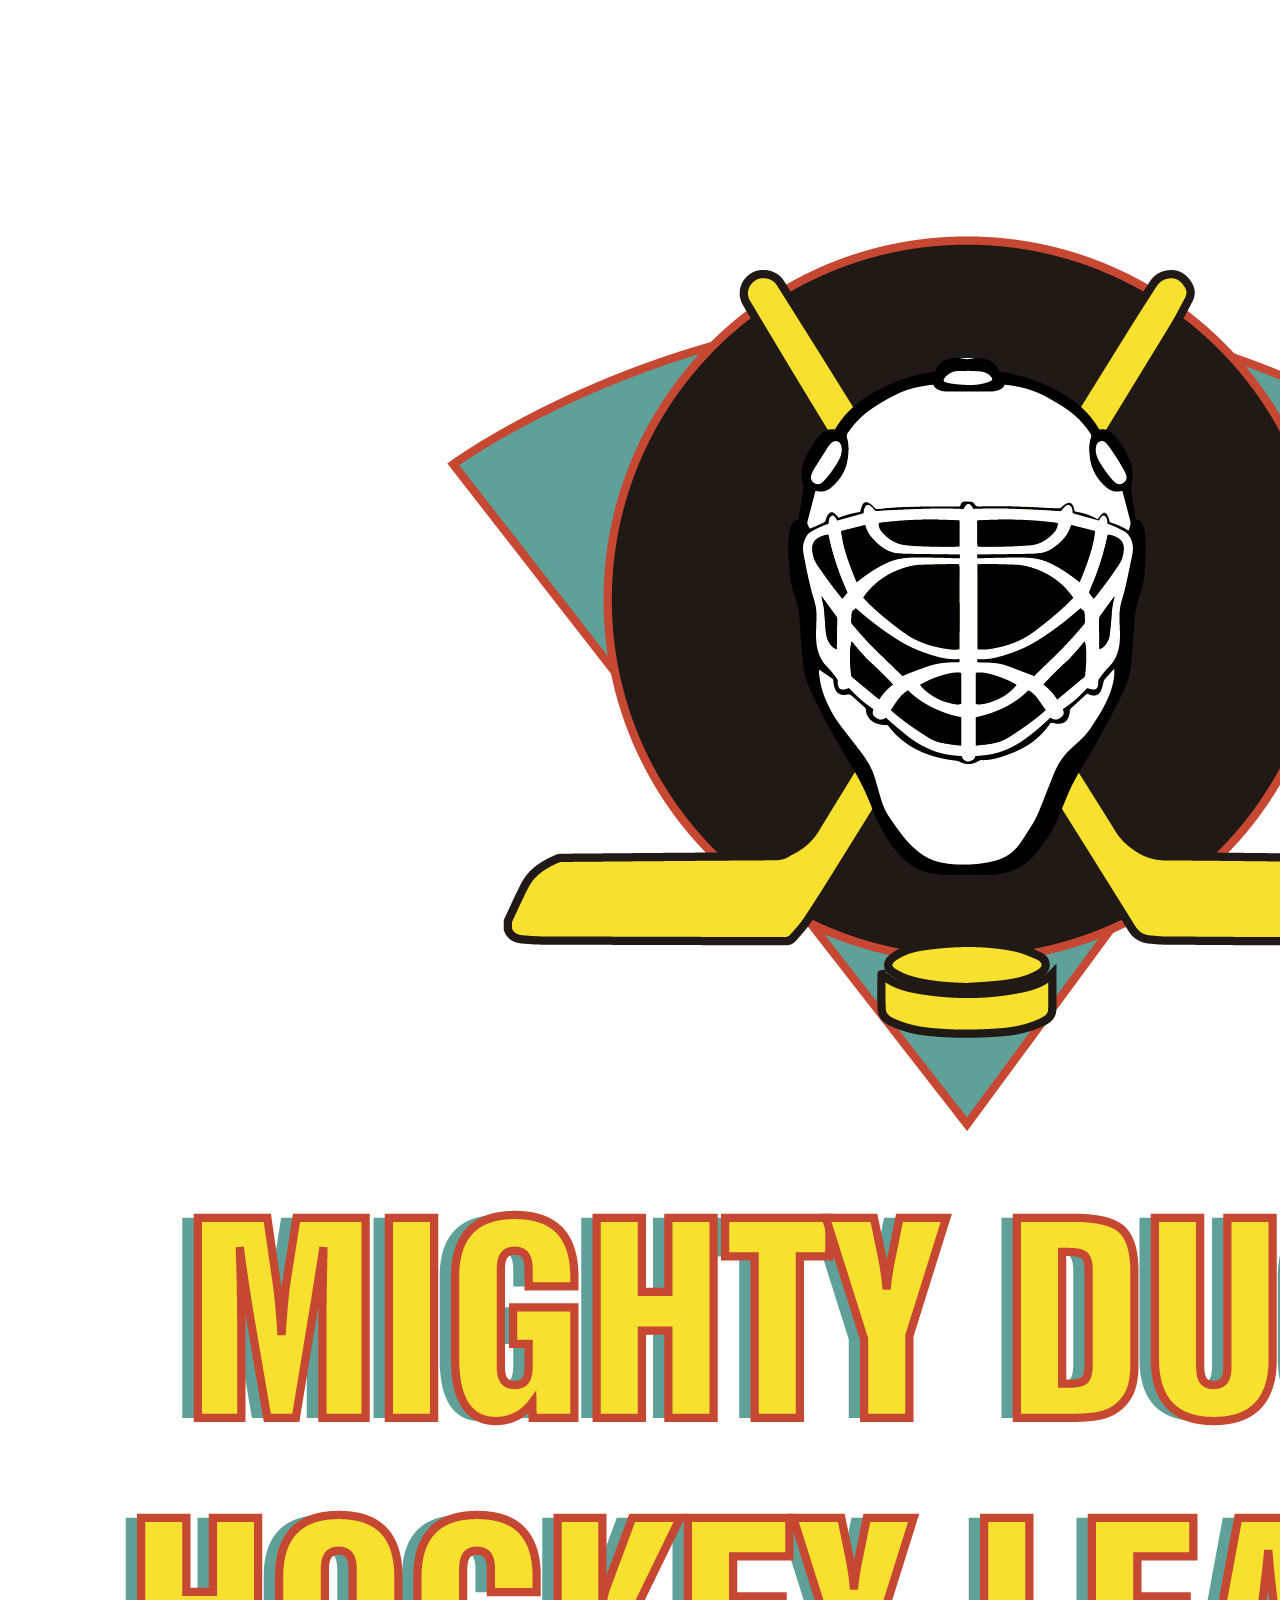
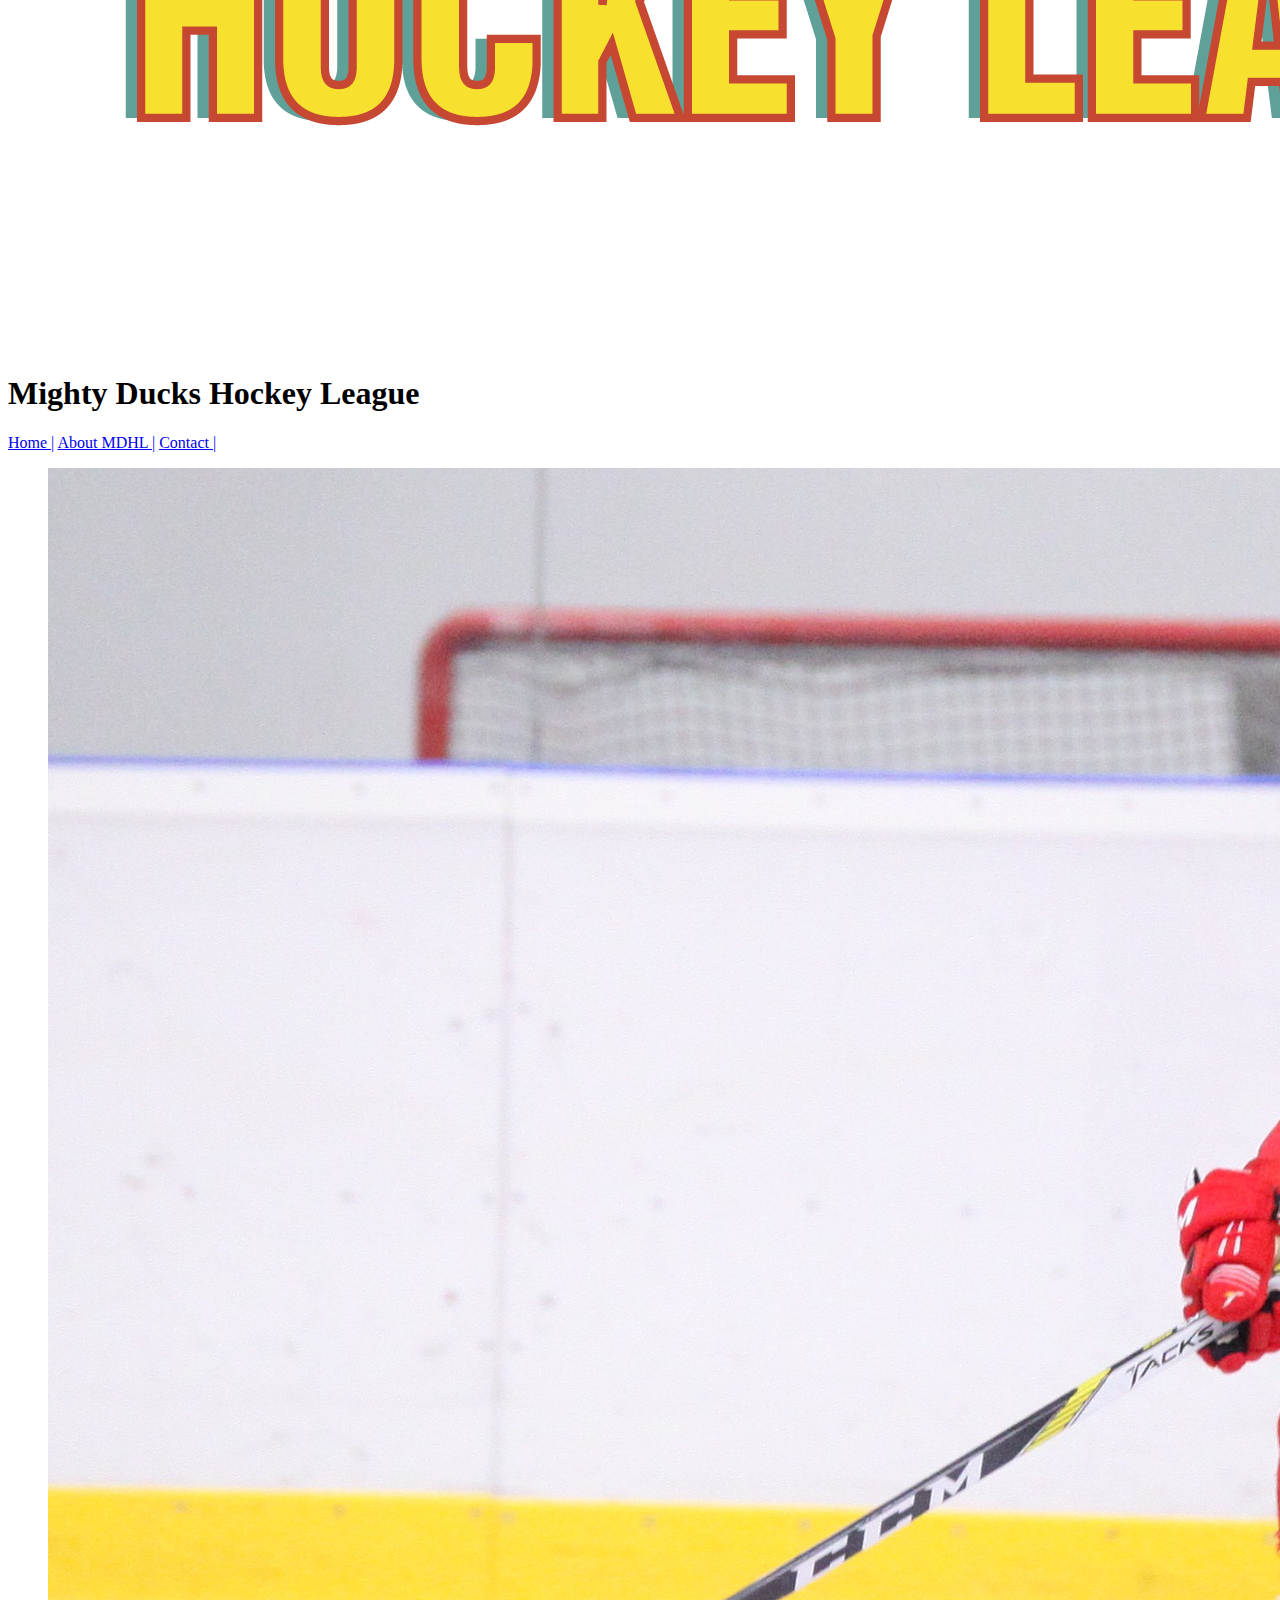
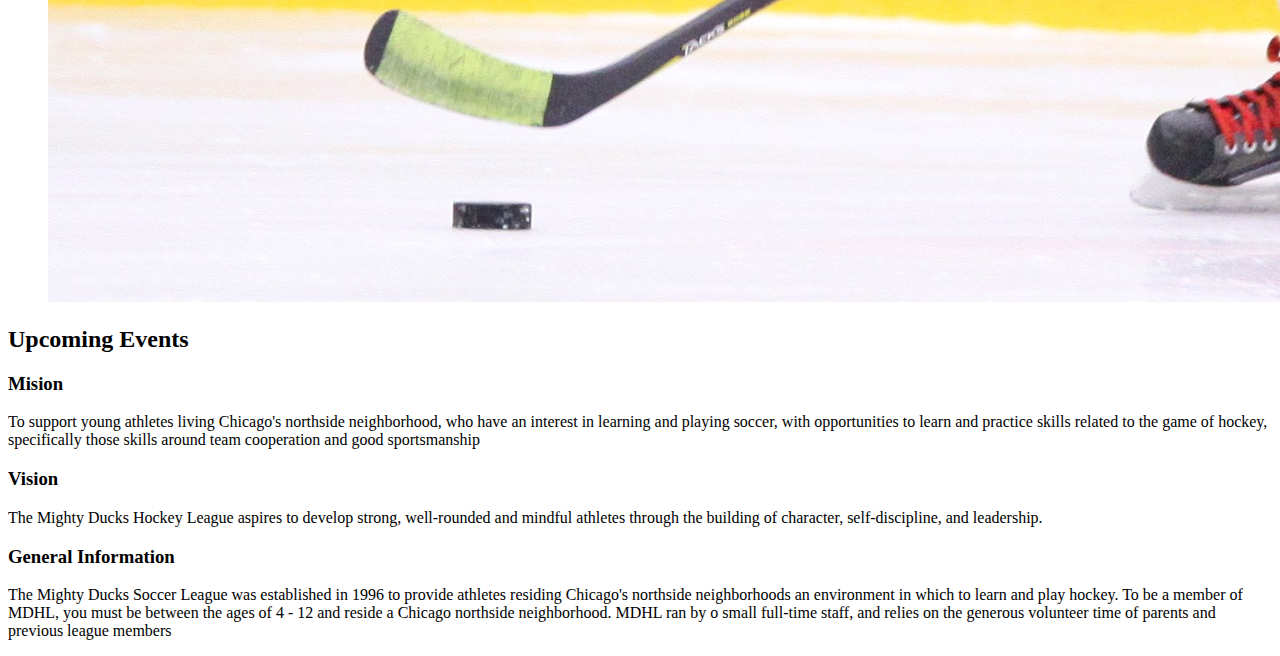
==== about.html @ 6eafa9bc "version 1" ====
<!DOCTYPE html>
<html lang="en">

<head>
    <meta charset="UTF-8">
    <meta http-equiv="X-UA-Compatible" content="IE=edge">
    <meta name="viewport" content="width=device-width, initial-scale=1.0">
    <title>About HDML</title>
</head>

<body>
    <header>
        <img src="./assets/LogoMightyducks-01.png" alt="Logo">
        <h1>Mighty Ducks Hockey League</h1>
        <nav>
            <a href="index.html">Home |</a>
            <a href="about.html"> About MDHL |</a>
            <a href="contact.html"> Contact |</a>
        </nav>
    </header>
    <main>

        <figure>
            <img src="./assets/hockey2.jpg" alt="hokey 2">
        </figure>
        <section>
            <h2>Upcoming Events</h2>
            <article>
                <h3> Mision</h3>
                <p> To support young athletes living Chicago's northside neighborhood, who have an interest in
                    learning and playing soccer, with opportunities to learn and practice skills related to the game of
                    hockey, specifically those skills around team cooperation and good sportsmanship</p>
            </article>
            <article>
                <h3>Vision</h3>
                <p> The Mighty Ducks Hockey League aspires to develop strong, well-rounded and mindful athletes
                    through the building of character, self-discipline, and leadership.</p>
            </article>
            <article>
                <h3>General Information</h3>
                <p> The Mighty Ducks Soccer League was established in 1996 to provide athletes residing
                    Chicago's northside neighborhoods an environment in which to learn and play hockey. To be a
                    member of MDHL, you must be between the ages of 4 - 12 and reside a Chicago northside
                    neighborhood. MDHL ran by o small full-time staff, and relies on the generous volunteer time of
                    parents and previous league members</p>
            </article>
        </section>
    </main>

</body>

</html>
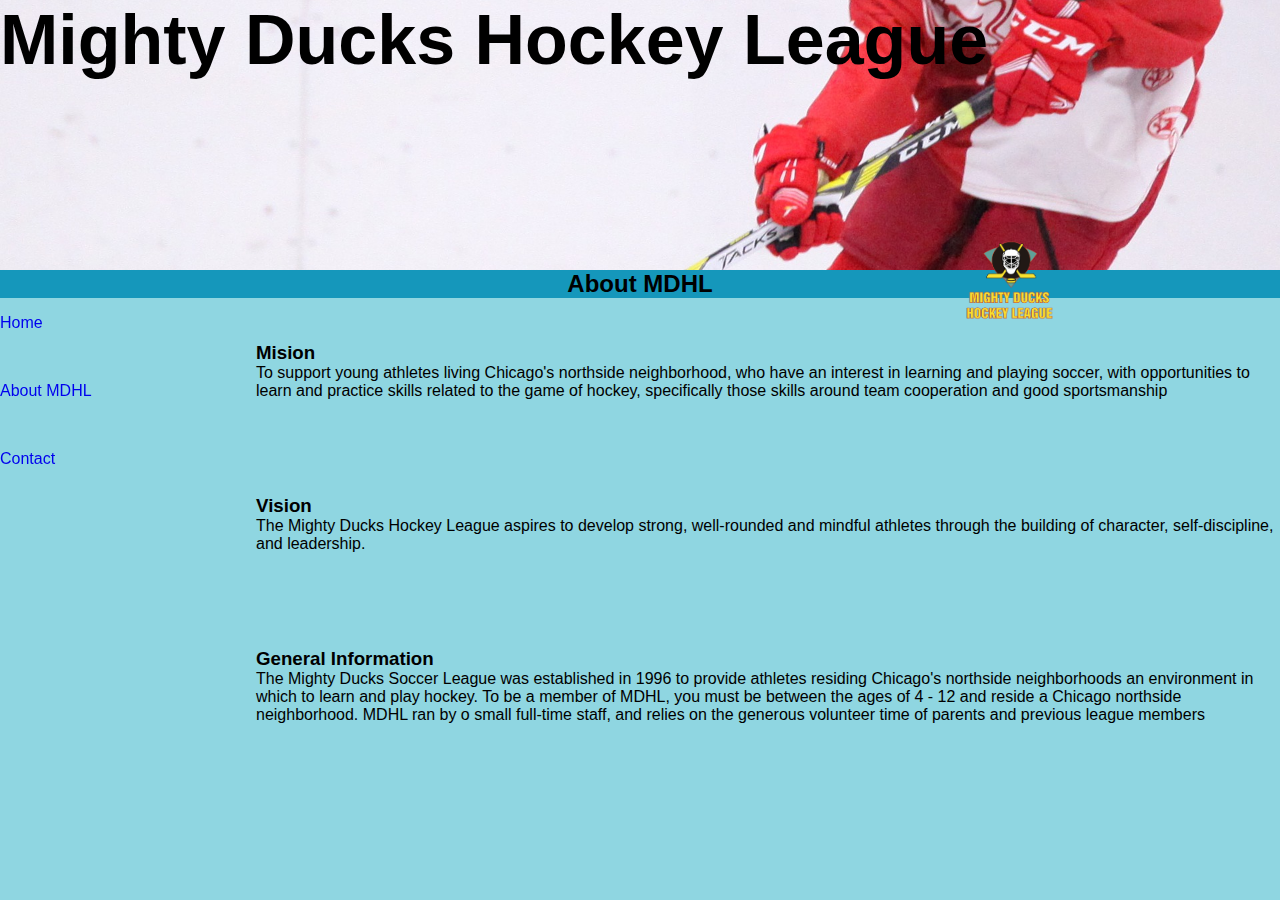
==== commit bc1d7051: "version 2" ====
--- a/about.html
+++ b/about.html
@@ -5,38 +5,36 @@
     <meta charset="UTF-8">
     <meta http-equiv="X-UA-Compatible" content="IE=edge">
     <meta name="viewport" content="width=device-width, initial-scale=1.0">
+    <link rel="stylesheet" href="./style/style.css">
     <title>About HDML</title>
 </head>
 
 <body>
     <header>
-        <img src="./assets/LogoMightyducks-01.png" alt="Logo">
+        <img src="./assets/LogoMightyducks-01.png" class="logo" alt="Logo">
         <h1>Mighty Ducks Hockey League</h1>
+        <img src="./assets/hockey2.jpg" class="img-header" alt="hokey 2">
         <nav>
-            <a href="index.html">Home |</a>
-            <a href="about.html"> About MDHL |</a>
-            <a href="contact.html"> Contact |</a>
+            <a href="index.html">Home</a>
+            <a href="about.html"> About MDHL</a>
+            <a href="contact.html"> Contact</a>
         </nav>
     </header>
     <main>
-
-        <figure>
-            <img src="./assets/hockey2.jpg" alt="hokey 2">
-        </figure>
         <section>
-            <h2>Upcoming Events</h2>
-            <article>
+            <h2 class="tittle-section">About MDHL</h2>
+            <article class="article1">
                 <h3> Mision</h3>
                 <p> To support young athletes living Chicago's northside neighborhood, who have an interest in
                     learning and playing soccer, with opportunities to learn and practice skills related to the game of
                     hockey, specifically those skills around team cooperation and good sportsmanship</p>
             </article>
-            <article>
+            <article class="article2">
                 <h3>Vision</h3>
                 <p> The Mighty Ducks Hockey League aspires to develop strong, well-rounded and mindful athletes
                     through the building of character, self-discipline, and leadership.</p>
             </article>
-            <article>
+            <article class="article3">
                 <h3>General Information</h3>
                 <p> The Mighty Ducks Soccer League was established in 1996 to provide athletes residing
                     Chicago's northside neighborhoods an environment in which to learn and play hockey. To be a
@@ -46,7 +44,7 @@
             </article>
         </section>
     </main>
-
+   
 </body>
 
 </html>--- a/style/style.css
+++ b/style/style.css
@@ -0,0 +1,82 @@
+*{
+    margin: 0;
+    padding: 0;  
+    font-family: Arial, Helvetica, sans-serif;
+    
+}
+header{
+   
+    height: 30vh;
+    z-index: 1;  
+    position: sticky;
+    top: 0; 
+    margin-bottom: 155px;  
+    
+}
+
+h1{
+    position: absolute;
+    font-size: 70px;
+}
+
+.logo{
+    height: 100px;
+    width: 100px;
+    padding-right: 15%;
+    display: inline;
+    position: absolute;
+    top:85%;
+    left:75%;
+}
+body{
+    background-color: #8FD6E1;
+}
+
+.img-header{
+    object-fit: cover;
+    width:100%;
+    height:100%;
+}
+
+nav{
+    margin-top: 40px;
+    width: 200px; 
+    position: fixed;
+}
+nav a{
+    display: block;
+    width: 100px;
+    margin-bottom: 50px;
+    text-decoration: none;
+
+}
+
+section{
+    width: 300px;
+}
+
+.tittle-section{
+    position: absolute;
+    top:30%;
+    background-color: #1597BB;
+    width: 100%;
+    text-align: center;
+}
+
+.article1{
+    position: absolute;
+    top: 38%;
+    left: 20%;
+}
+.article2{
+    position: absolute;
+    top: 55%;
+    left: 20%;
+}
+.article3{
+    position: absolute;
+    top: 72%;
+    left: 20%;
+}
+
+
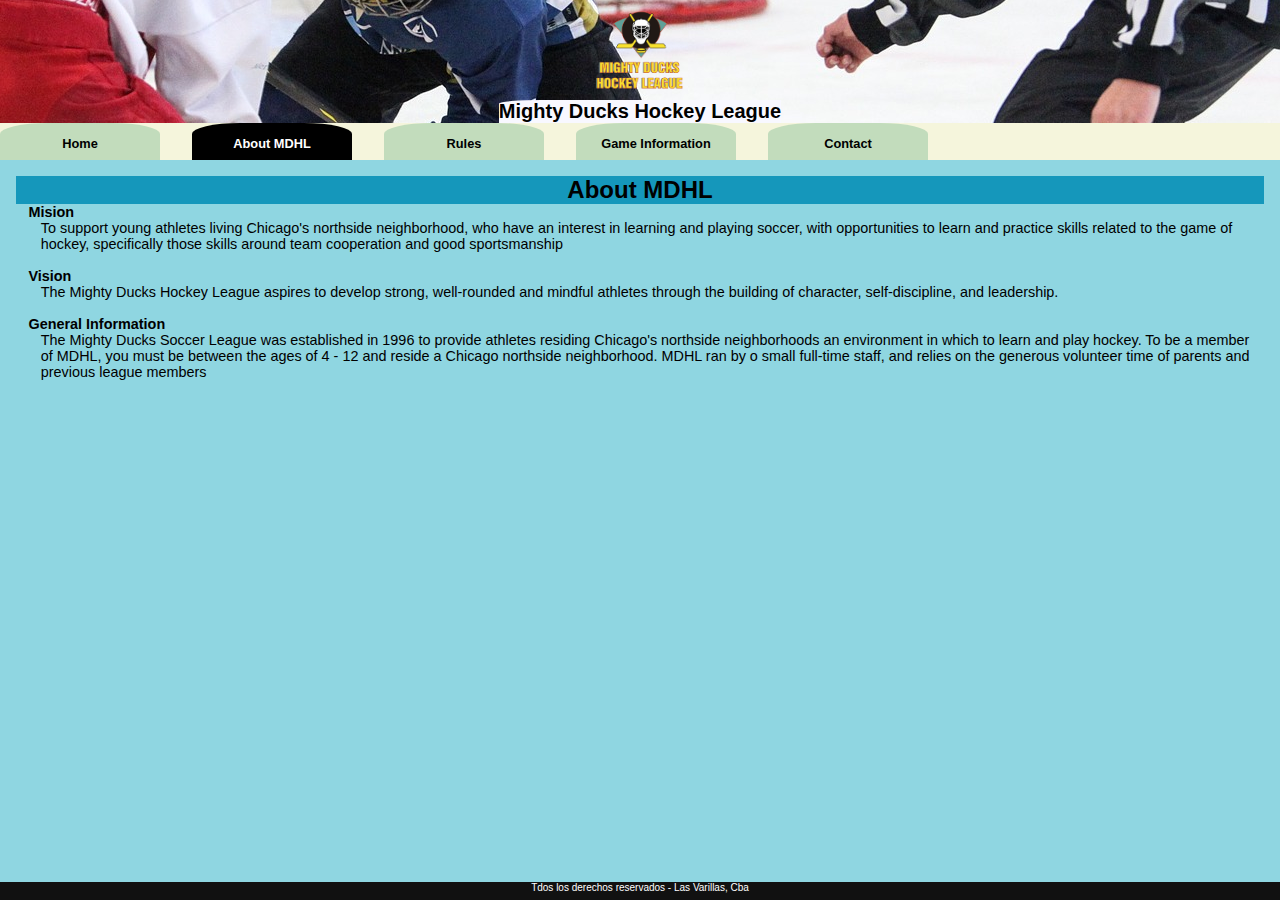
==== commit 49965d01: "version 3" ====
--- a/about.html
+++ b/about.html
@@ -6,6 +6,7 @@
     <meta http-equiv="X-UA-Compatible" content="IE=edge">
     <meta name="viewport" content="width=device-width, initial-scale=1.0">
     <link rel="stylesheet" href="./style/style.css">
+    <link rel="shortcut icon" href="./assets/LogoMightyducks-01.png">
     <title>About HDML</title>
 </head>
 
@@ -13,38 +14,55 @@
     <header>
         <img src="./assets/LogoMightyducks-01.png" class="logo" alt="Logo">
         <h1>Mighty Ducks Hockey League</h1>
-        <img src="./assets/hockey2.jpg" class="img-header" alt="hokey 2">
-        <nav>
-            <a href="index.html">Home</a>
-            <a href="about.html"> About MDHL</a>
-            <a href="contact.html"> Contact</a>
-        </nav>
+
+
     </header>
+    <nav>
+        <a href="index.html">Home</a>
+        <a class="active" href="#"> About MDHL</a>
+        <a href="rules.html"> Rules</a>
+        <a href="gameInfo.html"> Game Information</a>
+        <a href="contact.html"> Contact</a>
+        
+    </nav>
     <main>
         <section>
             <h2 class="tittle-section">About MDHL</h2>
-            <article class="article1">
-                <h3> Mision</h3>
-                <p> To support young athletes living Chicago's northside neighborhood, who have an interest in
+
+            <dl>
+                <dt>
+                    Mision
+                </dt>
+                <dd>
+                    To support young athletes living Chicago's northside neighborhood, who have an interest in
                     learning and playing soccer, with opportunities to learn and practice skills related to the game of
-                    hockey, specifically those skills around team cooperation and good sportsmanship</p>
-            </article>
-            <article class="article2">
-                <h3>Vision</h3>
-                <p> The Mighty Ducks Hockey League aspires to develop strong, well-rounded and mindful athletes
-                    through the building of character, self-discipline, and leadership.</p>
-            </article>
-            <article class="article3">
-                <h3>General Information</h3>
-                <p> The Mighty Ducks Soccer League was established in 1996 to provide athletes residing
+                    hockey, specifically those skills around team cooperation and good sportsmanship
+                </dd>
+                <dt>
+                    Vision
+                </dt>
+                <dd>
+                    The Mighty Ducks Hockey League aspires to develop strong, well-rounded and mindful athletes
+                    through the building of character, self-discipline, and leadership.
+                </dd>
+                <dt>
+                    General Information
+                </dt>
+                <dd>
+                    The Mighty Ducks Soccer League was established in 1996 to provide athletes residing
                     Chicago's northside neighborhoods an environment in which to learn and play hockey. To be a
                     member of MDHL, you must be between the ages of 4 - 12 and reside a Chicago northside
                     neighborhood. MDHL ran by o small full-time staff, and relies on the generous volunteer time of
-                    parents and previous league members</p>
-            </article>
+                    parents and previous league members
+                </dd>
+            </dl>
+
+
         </section>
     </main>
-   
+    <footer>
+        <p>Tdos los derechos reservados - Las Varillas, Cba</p>
+    </footer>
 </body>
 
 </html>--- a/style/style.css
+++ b/style/style.css
@@ -1,82 +1,194 @@
-*{
+* {
     margin: 0;
-    padding: 0;  
-    font-family: Arial, Helvetica, sans-serif;
-    
-}
-header{
-   
-    height: 30vh;
-    z-index: 1;  
-    position: sticky;
-    top: 0; 
-    margin-bottom: 155px;  
-    
+    padding: 0;
+    box-sizing: border-box;
+
+    font-family: sans-serif;
+
+
 }
 
-h1{
-    position: absolute;
-    font-size: 70px;
+header {
+
+   /* height: 20vh;*/
+    display: flex;
+    align-items: center;
+    flex-wrap: wrap;
+    background-image: url(/assets/design1_image1.jpg);
+    background-repeat: no-repeat;
+    background-position: 80%;
+    flex-direction: column;
+
 }
 
-.logo{
+main {
+    height: 70vh;
+   padding: 1rem;
+    display: flex;
+    flex-wrap: wrap;
+    justify-content: center;
+  /*  align-items: center;*/
+
+}
+.galeria{
+    width: 90vw;
+    height: 300px;
+    display: flex;
+}
+
+.galeria img{
+    width: 20%;
+    object-fit: cover;
+    transition: all 1s;
+}
+
+.galeria img:hover{
+    width: 50%;
+}
+
+
+h1 {
+    text-align: center;
+    font-size: 20px;
+    background-color: ghostwhite;
+    border-top-left-radius: 15%;
+}
+
+.logo {
     height: 100px;
     width: 100px;
-    padding-right: 15%;
-    display: inline;
-    position: absolute;
-    top:85%;
-    left:75%;
+
 }
-body{
+
+body {
     background-color: #8FD6E1;
 }
 
-.img-header{
+.img-header {
     object-fit: cover;
-    width:100%;
-    height:100%;
+    width: 100%;
+    height: 100%;
 }
 
-nav{
-    margin-top: 40px;
-    width: 200px; 
-    position: fixed;
+nav {
+    min-height: 3vh;
+    background-color: beige;
+    display: flex;
+    gap: 2rem;
+    /*  padding: 0.5rem;*/
+    flex-wrap: wrap;
+    justify-content: flex-start;
+    align-items: center;
 }
-nav a{
-    display: block;
-    width: 100px;
-    margin-bottom: 50px;
-    text-decoration: none;
+
+.table-game {
+
+    width: 60vw;
+    height: 30vh;
+    border-collapse: collapse;
+    border: 1px solid black;
+    border-radius: 6px;
+    color: rgb(0, 0, 0);
+    font-size: 20px;
 
 }
 
-section{
-    width: 300px;
+  .table-game th{
+background-color: #28383a;
+color: white;
+  }
+
+  .table-game tr:nth-child(even) {
+    background-color: #02b3aa4e;
+    border: black 1px solid;
 }
 
-.tittle-section{
-    position: absolute;
-    top:30%;
+
+
+
+article {
+   /* margin: 50px;*/
+}
+
+nav a {
+    width: 10rem;
+    text-align: center;
+    text-decoration: none;
+    height: 2.3rem;
+    /* border: 1px solid rgb(194, 180, 180);
+   /* border-radius: 1rem;*/
+    padding: 0.8rem;
+    color: rgb(0, 0, 0);
+    font-weight: bolder;
+    font-size: 0.8rem;
+    background-color: rgb(194, 220, 188);
+    transition: all 1s;
+    border-top-left-radius: 30%;
+    border-top-right-radius: 30%;
+}
+
+a:hover {
+    transform: scale(1.1);
+    color: rgb(25, 11, 75);
+    background-color: rgb(194, 220, 188);
+    border: none;
+
+}
+
+#list-a-b-c-d {
+    list-style-type: lower-latin;
+    margin-left: 50px;
+}
+
+.active {
+    background-color: black;
+    color: white;
+}
+
+dt {
+    font-weight: bold;
+}
+
+dl,
+dd {
+    font-size: 0.9rem;
+    margin-left: 1%;
+}
+
+dd {
+    margin-bottom: 1rem;
+}
+
+section {
+    width: 100%;
+   
+}
+
+
+.tittle-section {
+
     background-color: #1597BB;
     width: 100%;
     text-align: center;
 }
-
-.article1{
-    position: absolute;
-    top: 38%;
-    left: 20%;
-}
-.article2{
-    position: absolute;
-    top: 55%;
-    left: 20%;
-}
-.article3{
-    position: absolute;
-    top: 72%;
-    left: 20%;
+.section-game{
+    text-align: center;
+    display: flex;
+    justify-content: space-evenly;
+    align-content: stretch;
+    flex-wrap: wrap;
 }
 
+footer {
 
+    background: #111;
+    color: #fff;
+    width: 100%;
+    position: fixed;
+    left: 0px;
+    bottom: 0px;
+    height: 2vh;
+    text-align: center;
+    font-size: 10px;
+
+}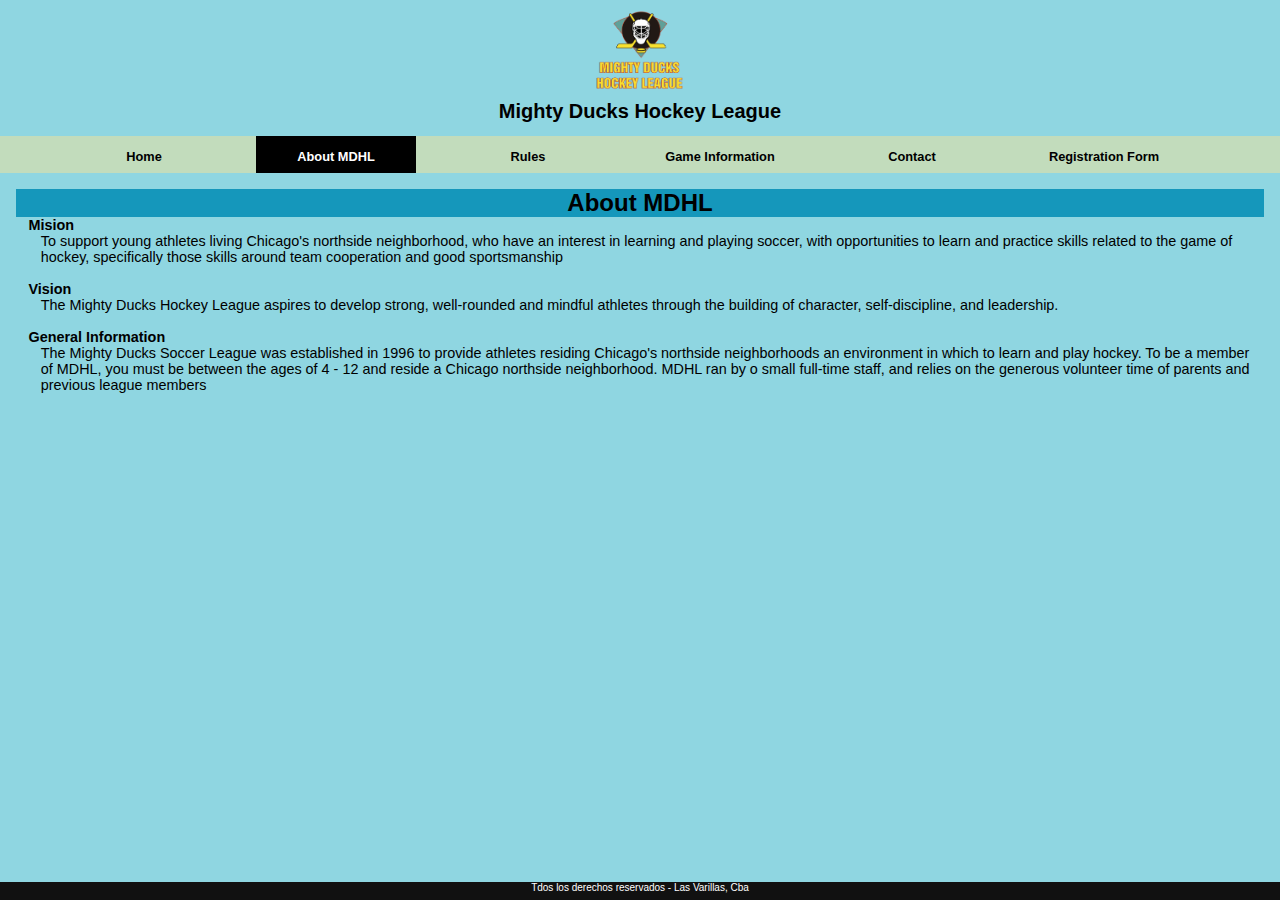
==== commit 13660839: "version 4" ====
--- a/about.html
+++ b/about.html
@@ -18,12 +18,14 @@
 
     </header>
     <nav>
+        <div class="navR">
         <a href="index.html">Home</a>
         <a class="active" href="#"> About MDHL</a>
         <a href="rules.html"> Rules</a>
         <a href="gameInfo.html"> Game Information</a>
         <a href="contact.html"> Contact</a>
-        
+        <a href="formRegis.html"> Registration Form</a>
+    </div>
     </nav>
     <main>
         <section>
--- a/style/style.css
+++ b/style/style.css
@@ -10,48 +10,48 @@
 
 header {
 
-   /* height: 20vh;*/
+    /* height: 20vh;*/
     display: flex;
     align-items: center;
     flex-wrap: wrap;
-    background-image: url(/assets/design1_image1.jpg);
-    background-repeat: no-repeat;
-    background-position: 80%;
+    background-image: url(https://milanocortina2026.olympics.com/media/eudj1ngs/hockey-su-ghiaccio.jpg);
+    background-repeat: inherit;
+    background-position: 100%;
     flex-direction: column;
 
 }
 
 main {
-    height: 70vh;
-   padding: 1rem;
+    height: auto;
+    padding: 1rem;
     display: flex;
     flex-wrap: wrap;
     justify-content: center;
-  /*  align-items: center;*/
-
-}
-.galeria{
+    /*  align-items: center;*/
+
+}
+
+.galeria {
     width: 90vw;
     height: 300px;
     display: flex;
 }
 
-.galeria img{
+.galeria img {
     width: 20%;
     object-fit: cover;
     transition: all 1s;
 }
 
-.galeria img:hover{
-    width: 50%;
+.galeria img:hover {
+    width: 40%;
 }
 
 
 h1 {
     text-align: center;
     font-size: 20px;
-    background-color: ghostwhite;
-    border-top-left-radius: 15%;
+
 }
 
 .logo {
@@ -70,15 +70,16 @@
     height: 100%;
 }
 
-nav {
+nav div {
     min-height: 3vh;
-    background-color: beige;
+    background-color: rgb(194, 220, 188);
     display: flex;
     gap: 2rem;
     /*  padding: 0.5rem;*/
     flex-wrap: wrap;
     justify-content: flex-start;
     align-items: center;
+    padding-left: 5%;
 }
 
 .table-game {
@@ -93,24 +94,19 @@
 
 }
 
-  .table-game th{
-background-color: #28383a;
-color: white;
-  }
-
-  .table-game tr:nth-child(even) {
+.table-game th {
+    background-color: #28383a;
+    color: white;
+}
+
+.table-game tr:nth-child(even) {
     background-color: #02b3aa4e;
     border: black 1px solid;
 }
 
 
 
-
-article {
-   /* margin: 50px;*/
-}
-
-nav a {
+nav div a {
     width: 10rem;
     text-align: center;
     text-decoration: none;
@@ -123,12 +119,13 @@
     font-size: 0.8rem;
     background-color: rgb(194, 220, 188);
     transition: all 1s;
-    border-top-left-radius: 30%;
-    border-top-right-radius: 30%;
+
+
+
 }
 
 a:hover {
-    transform: scale(1.1);
+    transform: scale(1.5);
     color: rgb(25, 11, 75);
     background-color: rgb(194, 220, 188);
     border: none;
@@ -161,7 +158,7 @@
 
 section {
     width: 100%;
-   
+
 }
 
 
@@ -171,12 +168,62 @@
     width: 100%;
     text-align: center;
 }
-.section-game{
+
+.section-game {
     text-align: center;
     display: flex;
     justify-content: space-evenly;
     align-content: stretch;
     flex-wrap: wrap;
+}
+
+.maps:hover{
+    width: 400px;
+    height: 250px;
+    border-radius: 10%; 
+    border: 2px solid white;
+    margin: 1rem;
+}
+form{
+   
+    border: 2px solid rgb(10, 10, 10);
+    padding: 1rem;
+    border-radius: 1rem;
+    display: flex;
+    flex-direction: column;
+    
+    gap: 0.5rem;
+   width: 95%;
+        
+}
+.formulario{
+    display: flex;
+    align-items: center;
+    justify-content: center;
+    
+}
+
+fieldset{
+    padding: 0.5rem;
+    border: none;
+    
+  
+}
+div{
+    margin-top: 1%;
+}
+.flex-fieldset{
+    display: flex;
+    flex-direction: row;
+    width: 310px;
+    justify-content: space-between;
+}
+.flex-label{
+    display: flex;
+    flex-direction: column;
+}
+legend{
+    padding: 0.2rem;
 }
 
 footer {
@@ -191,4 +238,123 @@
     text-align: center;
     font-size: 10px;
 
-}+}
+
+#check {
+    display: none;
+}
+
+label[for="check"] {
+    display: none;
+}
+.contenedorNAV{
+    margin: 0%;
+}
+
+
+@media only screen and (max-width: 936px) {
+    .contenedorNAV {
+        flex-direction: column;
+    
+            margin: 0%;
+    }
+
+    .contenedorNAV>nav {
+
+        display: flex;
+        flex-direction: column;
+        align-items: center;
+        width: 100%;
+        z-index: 1;
+
+    }
+
+    .contenedorNAV>nav>div {
+        display: flex;
+        flex-direction: column;
+        align-items: center;
+        padding-left: 0%;
+        height: 0;
+        
+    }
+
+    .contenedorNAV>nav>div>a {
+        border: none;
+        display: none;
+     
+        opacity: 1;
+    }
+
+    label[for="check"] {
+        display: block;
+        margin: 5px;
+    }
+
+    #check:checked~div {
+        transition: all 1s ease;
+        height: auto;
+
+
+    }
+
+    #check:checked~div>a {
+        margin: 5px;
+        padding-left: 0%;
+        display: block;
+        opacity: 1;
+    }
+
+    .galeria {
+        width: 80%;
+        height: 50vh; 
+        display: flex;
+        flex-direction: column;
+        align-items: center;
+    }
+    
+    .galeria img {
+        height: 18%;
+        width: 100%;
+        object-fit: cover;
+        transition: all 1s;
+    }
+    
+    .galeria img:hover {
+        width: 100%;
+        height: 40%;
+    }
+
+
+}
+@media only screen and (max-width: 426px) {
+    .galeria {
+        width: 80%;
+        height: 50vh; 
+        display: flex;
+        flex-direction: column;
+        align-items: center;
+    }
+    
+    .galeria img {
+        height: 15%;
+        width: 100%;
+        object-fit: cover;
+        transition: all 1s;
+    }
+    
+    .galeria img:hover {
+        width: 100%;
+        height: 40%;
+    }
+}
+
+@media only screen and (min-width: 936px) and (max-width:1200px) {
+    nav div{
+        padding-left: 0%;
+        gap:0;
+    }
+  
+        nav div a {
+            width: 9rem;
+        }
+    }
